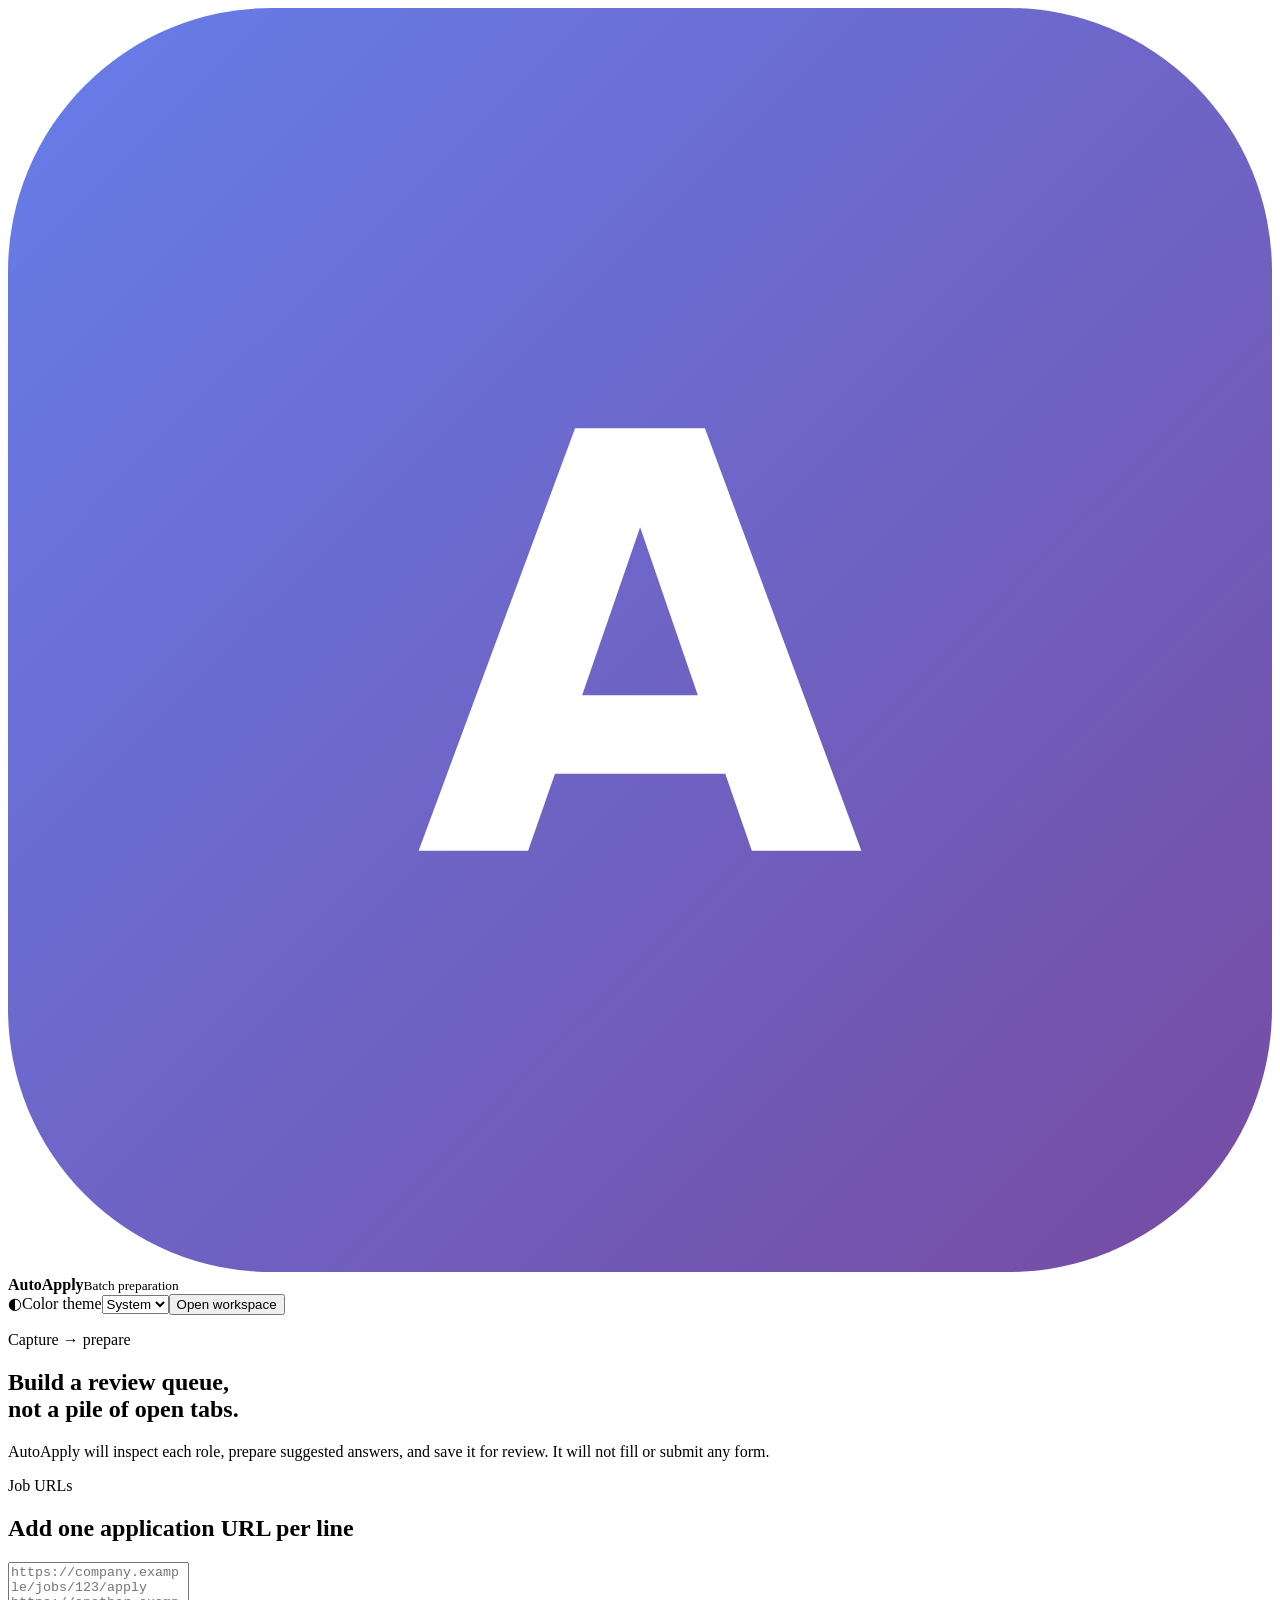
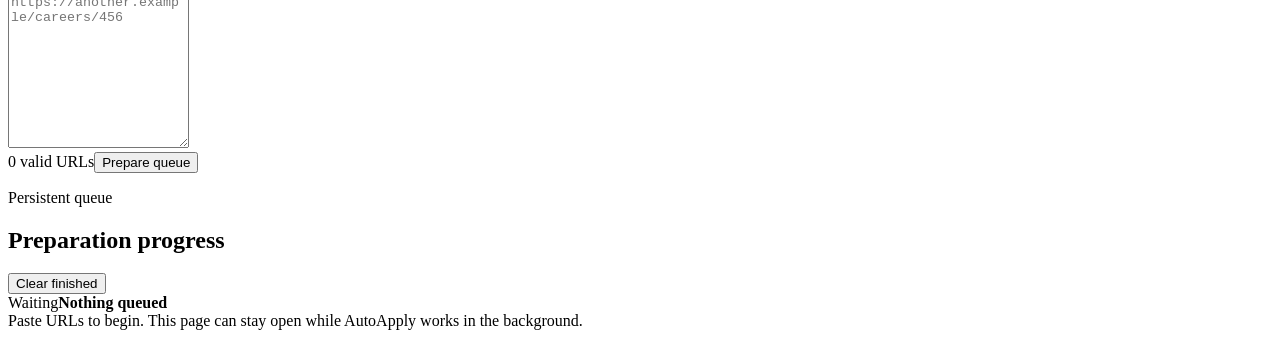
==== extension-chrome/popup/batch.html @ d097a0ef "Make AutoApply work on real ATS pages: review fixes, OpenCode Go, cross-frame support Fixes the 62 d" ====
<!DOCTYPE html>
<html lang="en">
<head>
  <meta charset="utf-8">
  <meta name="viewport" content="width=device-width,initial-scale=1">
  <title>Batch preparation · AutoApply</title>
  <link rel="stylesheet" href="batch.css?v=6">
</head>
<body>
  <main class="batch-shell">
    <header class="batch-header">
      <div class="brand"><img class="brand-mark" src="../icons/icon-48.svg" alt=""><span><strong>AutoApply</strong><small>Batch preparation</small></span></div>
      <div class="batch-header-actions"><label class="theme-control" for="theme-select"><span aria-hidden="true">◐</span><span class="visually-hidden">Color theme</span><select id="theme-select" aria-label="Color theme"><option value="system">System</option><option value="light">Light</option><option value="dark">Dark</option></select></label><button id="open-workspace" class="button secondary" type="button">Open workspace</button></div>
    </header>
    <section class="hero">
      <p class="utility-label">Capture → prepare</p>
      <h1>Build a review queue,<br>not a pile of open tabs.</h1>
      <p>AutoApply will inspect each role, prepare suggested answers, and save it for review. It will not fill or submit any form.</p>
    </section>
    <section class="batch-grid">
      <form id="batch-form" class="surface input-panel">
        <div><p class="utility-label">Job URLs</p><h2>Add one application URL per line</h2></div>
        <textarea id="batch-urls" rows="12" required placeholder="https://company.example/jobs/123/apply&#10;https://another.example/careers/456"></textarea>
        <div class="form-foot"><span id="url-count">0 valid URLs</span><button class="button primary" type="submit">Prepare queue</button></div>
      </form>
      <section class="surface queue-panel">
        <div class="queue-heading"><div><p class="utility-label">Persistent queue</p><h2>Preparation progress</h2></div><button id="clear-complete" class="text-button" type="button">Clear finished</button></div>
        <div id="batch-summary" class="batch-summary"><span>Waiting</span><strong>Nothing queued</strong></div>
        <div id="batch-list" class="batch-list"><div class="empty">Paste URLs to begin. This page can stay open while AutoApply works in the background.</div></div>
      </section>
    </section>
  </main>
  <div id="toast" class="toast" role="status" aria-live="polite"></div>
  <script src="../lib/browser-polyfill.js"></script>
  <script src="../lib/utils.js"></script>
  <script src="batch.js?v=3"></script>
</body>
</html>
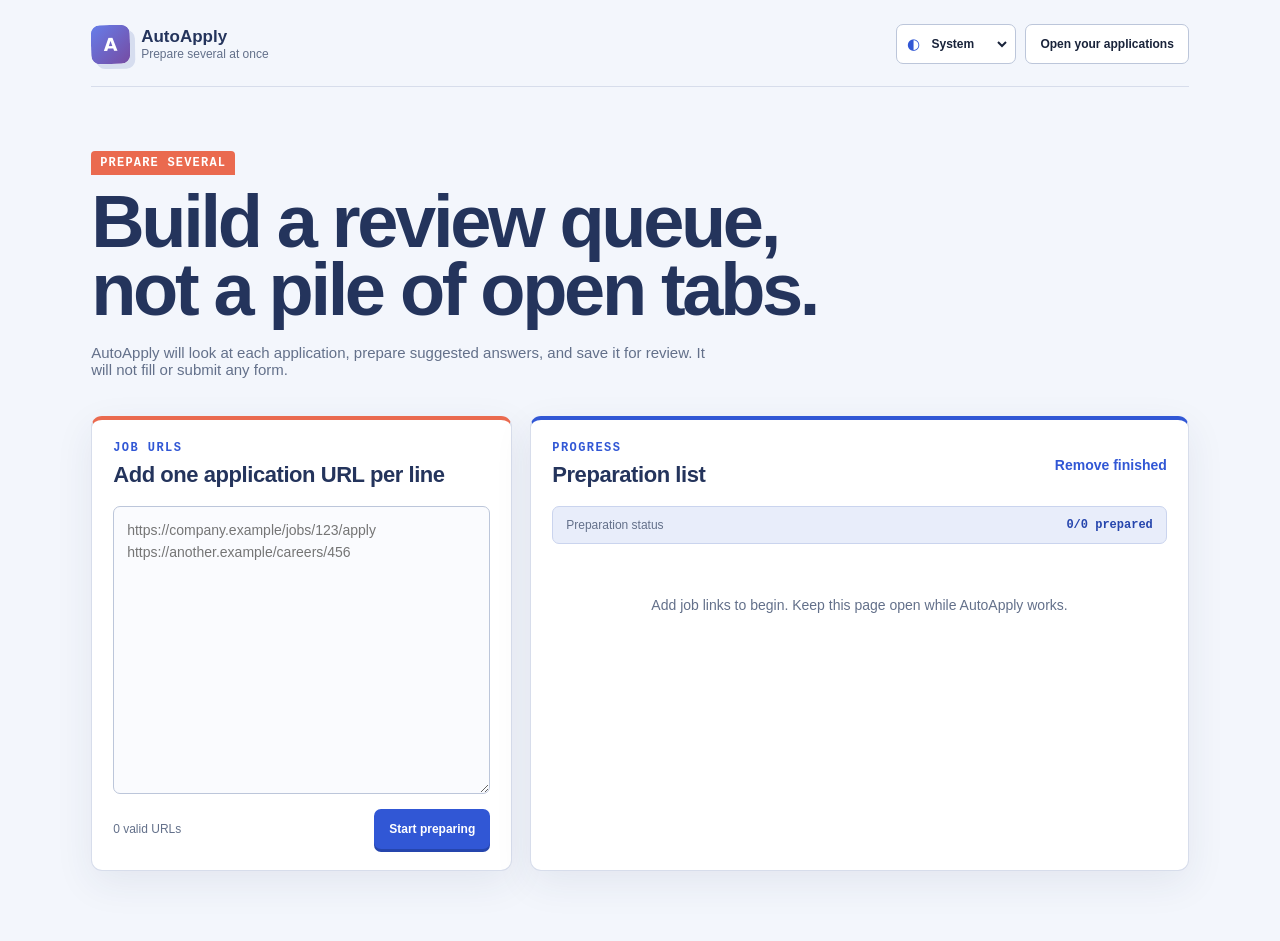
==== commit 6c5fbc42: "Make AutoApply usable without a terminal Setup assumed a developer: the instructions told people to " ====
--- a/extension-chrome/popup/batch.html
+++ b/extension-chrome/popup/batch.html
@@ -3,36 +3,37 @@
 <head>
   <meta charset="utf-8">
   <meta name="viewport" content="width=device-width,initial-scale=1">
-  <title>Batch preparation · AutoApply</title>
-  <link rel="stylesheet" href="batch.css?v=6">
+  <title>Prepare several at once · AutoApply</title>
+  <link rel="stylesheet" href="batch.css?v=7">
 </head>
 <body>
   <main class="batch-shell">
     <header class="batch-header">
-      <div class="brand"><img class="brand-mark" src="../icons/icon-48.svg" alt=""><span><strong>AutoApply</strong><small>Batch preparation</small></span></div>
-      <div class="batch-header-actions"><label class="theme-control" for="theme-select"><span aria-hidden="true">◐</span><span class="visually-hidden">Color theme</span><select id="theme-select" aria-label="Color theme"><option value="system">System</option><option value="light">Light</option><option value="dark">Dark</option></select></label><button id="open-workspace" class="button secondary" type="button">Open workspace</button></div>
+      <div class="brand"><img class="brand-mark" src="../icons/icon-48.svg" alt=""><span><strong>AutoApply</strong><small>Prepare several at once</small></span></div>
+      <div class="batch-header-actions"><label class="theme-control" for="theme-select"><span aria-hidden="true">◐</span><span class="visually-hidden">Color theme</span><select id="theme-select" aria-label="Color theme"><option value="system">System</option><option value="light">Light</option><option value="dark">Dark</option></select></label><button id="open-workspace" class="button secondary" type="button">Open your applications</button></div>
     </header>
     <section class="hero">
       <p class="utility-label">Capture → prepare</p>
       <h1>Build a review queue,<br>not a pile of open tabs.</h1>
-      <p>AutoApply will inspect each role, prepare suggested answers, and save it for review. It will not fill or submit any form.</p>
+      <p>AutoApply will look at each application, prepare suggested answers, and save it for review. It will not fill or submit any form.</p>
     </section>
     <section class="batch-grid">
       <form id="batch-form" class="surface input-panel">
-        <div><p class="utility-label">Job URLs</p><h2>Add one application URL per line</h2></div>
-        <textarea id="batch-urls" rows="12" required placeholder="https://company.example/jobs/123/apply&#10;https://another.example/careers/456"></textarea>
-        <div class="form-foot"><span id="url-count">0 valid URLs</span><button class="button primary" type="submit">Prepare queue</button></div>
+        <div><label class="utility-label" for="batch-urls">Job URLs</label><h2>Add one application URL per line</h2></div>
+        <textarea id="batch-urls" rows="12" required aria-describedby="url-count" placeholder="https://company.example/jobs/123/apply&#10;https://another.example/careers/456"></textarea>
+        <div class="form-foot"><span id="url-count" role="status">0 valid URLs</span><button class="button primary" type="submit">Start preparing</button></div>
       </form>
       <section class="surface queue-panel">
-        <div class="queue-heading"><div><p class="utility-label">Persistent queue</p><h2>Preparation progress</h2></div><button id="clear-complete" class="text-button" type="button">Clear finished</button></div>
-        <div id="batch-summary" class="batch-summary"><span>Waiting</span><strong>Nothing queued</strong></div>
-        <div id="batch-list" class="batch-list"><div class="empty">Paste URLs to begin. This page can stay open while AutoApply works in the background.</div></div>
+        <div class="queue-heading"><div><p class="utility-label">Progress</p><h2>Preparation list</h2></div><button id="clear-complete" class="text-button" type="button">Remove finished</button></div>
+        <div id="batch-summary" class="batch-summary"><span>Preparation status</span><strong>0/0 prepared</strong></div>
+        <div id="batch-list" class="batch-list"><div class="empty">Add job links to begin. Keep this page open while AutoApply works.</div></div>
+        <p id="batch-announcer" class="visually-hidden" role="status" aria-live="polite"></p>
       </section>
     </section>
   </main>
-  <div id="toast" class="toast" role="status" aria-live="polite"></div>
+  <div id="toast" class="toast"><span id="toast-message" role="status" aria-live="polite"></span><button id="toast-undo" class="toast-undo" type="button" hidden>Undo</button></div>
   <script src="../lib/browser-polyfill.js"></script>
   <script src="../lib/utils.js"></script>
-  <script src="batch.js?v=3"></script>
+  <script src="batch.js?v=4"></script>
 </body>
 </html>
--- a/extension-chrome/popup/batch.css
+++ b/extension-chrome/popup/batch.css
@@ -0,0 +1,95 @@
+:root {
+  --canvas: #f3f6fc;
+  --paper: #ffffff;
+  --paper-blue: #e8edfa;
+  --ink: #19233a;
+  --navy: #24345c;
+  --cobalt: #3157d5;
+  --cobalt-deep: #2545ad;
+  --coral: #ea6a4f;
+  --teal: #188477;
+  --amber: #ad6a00;
+  --rose: #c84545;
+  --muted: #63708a;
+  --quiet: #8b95aa;
+  --line: #d7ddeb;
+  --line-strong: #bcc6da;
+  font-family: "Avenir Next", Avenir, "Segoe UI", sans-serif;
+}
+* { box-sizing: border-box; }
+body { margin: 0; min-width: 320px; color: var(--ink); background: var(--canvas); font-size: 14px; }
+button, textarea { font: inherit; }
+.batch-shell { max-width: 1200px; margin: auto; padding: 24px clamp(18px,4vw,54px) 70px; }
+.batch-header { display: flex; align-items: center; justify-content: space-between; flex-wrap: wrap; gap: 12px; padding-bottom: 22px; border-bottom: 1px solid var(--line); }
+.brand { display: flex; align-items: center; gap: 11px; }
+.brand-mark { display: block; width: 39px; height: 39px; border-radius: 9px; box-shadow: 5px 5px 0 #d6ddef; transform: rotate(-1deg); }
+.brand strong, .brand small { display: block; }
+.brand strong, h1, h2 { font-family: "Avenir Next Condensed", "Arial Narrow", sans-serif; }
+.brand strong { color: var(--navy); font-size: 17px; }
+.brand small { color: var(--muted); font-size: 12px; }
+.batch-header-actions { display:flex; align-items:center; gap:9px; }
+.theme-control { display:flex; align-items:center; min-height:40px; padding:0 5px 0 10px; color:var(--muted); background:var(--paper); border:1px solid var(--line-strong); border-radius:7px; }
+.theme-control > span[aria-hidden] { color:var(--cobalt); font-size:15px; }
+.theme-control select { min-height:36px; padding:0 20px 0 7px; color:var(--ink); background:transparent; border:0; outline:0; font-size:12px; font-weight:800; cursor:pointer; }
+.theme-control:focus-within { border-color:var(--cobalt); box-shadow:0 0 0 3px rgba(49,87,213,.11); }
+.visually-hidden { position:absolute; width:1px; height:1px; padding:0; margin:-1px; overflow:hidden; clip:rect(0,0,0,0); white-space:nowrap; border:0; }
+.hero { position: relative; padding: 64px 0 38px; }
+.hero::before { content: "Prepare several"; display: inline-block; margin-bottom: 13px; padding: 5px 9px; color: #fff; background: var(--coral); border-radius: 4px 4px 0 0; font: 800 12px "SFMono-Regular",Consolas,monospace; text-transform: uppercase; letter-spacing: .1em; }
+.utility-label { display: block; margin: 0 0 7px; color: var(--cobalt); font: 800 12px "SFMono-Regular",Consolas,monospace; text-transform: uppercase; letter-spacing: .12em; }
+.hero > .utility-label { display: none; }
+.hero h1 { max-width: 840px; margin: 0; color: var(--navy); font-size: clamp(42px,6vw,74px); font-weight: 800; line-height: .92; letter-spacing: -.045em; }
+.hero > p:last-child { max-width: 620px; margin: 20px 0 0; color: var(--muted); font-size: 15px; }
+.batch-grid { display: grid; grid-template-columns: .78fr 1.22fr; gap: 18px; }
+.surface { padding: 21px; background: var(--paper); border: 1px solid var(--line); border-radius: 11px; box-shadow: 0 12px 38px rgba(35,52,92,.08); }
+h2 { margin: 0; color: var(--navy); font-size: 22px; letter-spacing: -.02em; }
+.input-panel { align-self: start; border-top: 4px solid var(--coral); }
+.queue-panel { border-top: 4px solid var(--cobalt); }
+.input-panel textarea { width: 100%; min-height: 240px; margin: 18px 0 12px; padding: 13px; color: var(--ink); background: #fafbfe; border: 1px solid var(--line-strong); border-radius: 7px; resize: vertical; line-height: 1.55; }
+.input-panel textarea:focus { border-color: var(--cobalt); box-shadow: 0 0 0 3px rgba(49,87,213,.11); outline: 0; }
+.form-foot, .queue-heading { display: flex; align-items: center; justify-content: space-between; gap: 12px; }
+.form-foot span { color: var(--muted); font-size: 12px; }
+.button { display: inline-flex; align-items: center; justify-content: center; min-height: 40px; padding: 0 14px; color: var(--ink); background: none; border: 1px solid transparent; border-radius: 7px; text-decoration: none; font-size: 12px; font-weight: 800; cursor: pointer; }
+.button.primary { color: #fff; background: var(--cobalt); box-shadow: 0 3px 0 var(--cobalt-deep); }
+.button.secondary { background: var(--paper); border-color: var(--line-strong); }
+.button:hover { border-color: var(--cobalt); color: var(--cobalt); }
+.button.primary:hover { color: #fff; background: #4268dc; }
+.text-button { padding: 0; color: var(--cobalt); background: none; border: 0; font-weight: 750; cursor: pointer; }
+.batch-summary { display: flex; align-items: center; justify-content: space-between; margin: 18px 0 11px; padding: 11px 13px; background: var(--paper-blue); border: 1px solid #cad4ee; border-radius: 7px; }
+.batch-summary span { color: var(--muted); font-size: 12px; }
+.batch-summary strong { color: var(--cobalt-deep); font: 800 12px "SFMono-Regular",Consolas,monospace; }
+.batch-list { display: grid; gap: 8px; }
+.batch-row { display: grid; grid-template-columns: 10px minmax(0,1fr) auto; align-items: center; gap: 12px; padding: 12px; background: #fafbfe; border: 1px solid var(--line); border-radius: 8px; }
+.batch-row > i { width: 8px; height: 8px; border-radius: 50%; background: var(--quiet); }
+.batch-row.running > i { background: var(--amber); animation: pulse 1.3s infinite; }
+.batch-row.ready > i, .batch-row.reused > i { background: var(--teal); }
+.batch-row.failed > i, .batch-row.duplicate > i { background: var(--rose); }
+.batch-row strong, .batch-row small { display: block; }
+.batch-row strong { overflow: hidden; text-overflow: ellipsis; white-space: nowrap; }
+.batch-row small { margin-top: 3px; color: var(--muted); font-size: 12px; line-height: 1.4; }
+.batch-row.failed small, .batch-row.duplicate small { color: var(--rose); }
+.row-actions { display: flex; gap: 7px; }
+.row-actions button { padding: 6px 8px; color: var(--navy); background: var(--paper); border: 1px solid var(--line-strong); border-radius: 5px; font-size: 12px; font-weight: 750; cursor: pointer; }
+.row-actions button:hover { color: var(--cobalt); border-color: var(--cobalt); }
+.empty { padding: 42px 20px; color: var(--muted); text-align: center; }
+.toast { position: fixed; right: 22px; bottom: 22px; display: flex; align-items: center; gap: 14px; max-width: min(460px, calc(100vw - 44px)); padding: 11px 14px; color: #fff; background: var(--navy); border: 1px solid #42527a; border-radius: 7px; box-shadow: 0 12px 38px rgba(35,52,92,.16); visibility: hidden; opacity: 0; transform: translateY(10px); transition: .2s; }
+.toast.show { visibility: visible; opacity: 1; transform: none; }
+.toast-undo { flex: none; min-height: 32px; padding: 0 12px; color: #fff; background: rgba(255,255,255,.14); border: 1px solid rgba(255,255,255,.45); border-radius: 5px; font-size: 12px; font-weight: 800; cursor: pointer; }
+.toast-undo:hover { background: rgba(255,255,255,.26); }
+.toast-undo[hidden] { display: none; }
+@keyframes pulse { 50% { opacity: .4; transform: scale(1.35); } }
+:focus-visible { outline: 3px solid rgba(49,87,213,.38); outline-offset: 2px; }
+@media (max-width: 850px) { .batch-grid { grid-template-columns: 1fr; } .hero { padding-top: 44px; } }
+@media (prefers-reduced-motion: reduce) { .batch-row.running > i { animation: none; } .toast { transition: none; } }
+:root[data-theme="dark"] { color-scheme:dark; --canvas:#0b1018; --paper:#151d28; --paper-blue:#202b39; --ink:#edf2f7; --navy:#101720; --cobalt:#526ce7; --cobalt-deep:#3c52b8; --coral:#f47d68; --teal:#52bfae; --amber:#e3b35e; --rose:#f07e86; --muted:#aab5c4; --quiet:#7f8b9d; --line:#2a3747; --line-strong:#3c4b5e; }
+:root[data-theme="dark"] body{background-color:var(--canvas);background-image:linear-gradient(rgba(130,148,174,.028) 1px,transparent 1px),linear-gradient(90deg,rgba(130,148,174,.028) 1px,transparent 1px);background-size:28px 28px}
+:root[data-theme="dark"] .brand strong,:root[data-theme="dark"] .hero h1,:root[data-theme="dark"] h2,:root[data-theme="dark"] .row-actions button{color:var(--ink)}
+:root[data-theme="dark"] .brand-mark{box-shadow:5px 5px 0 #02050a}
+:root[data-theme="dark"] .surface{box-shadow:0 14px 38px rgba(0,0,0,.2)}
+:root[data-theme="dark"] .input-panel textarea,:root[data-theme="dark"] .batch-row{background:#101720}
+:root[data-theme="dark"] .button.primary{color:#fff}
+:root[data-theme="dark"] .button.primary:hover{color:#fff;background:#687ff0}
+:root[data-theme="dark"] .batch-summary{border-color:var(--line-strong)}
+:root[data-theme="dark"] .batch-summary strong{color:#91a4ff}
+:root[data-theme="dark"] .toast{background:#202b39}
+:root[data-theme="dark"] .hero::before{color:#24171a}
+:root[data-theme="dark"] :focus-visible{outline-color:#9aaeff}
